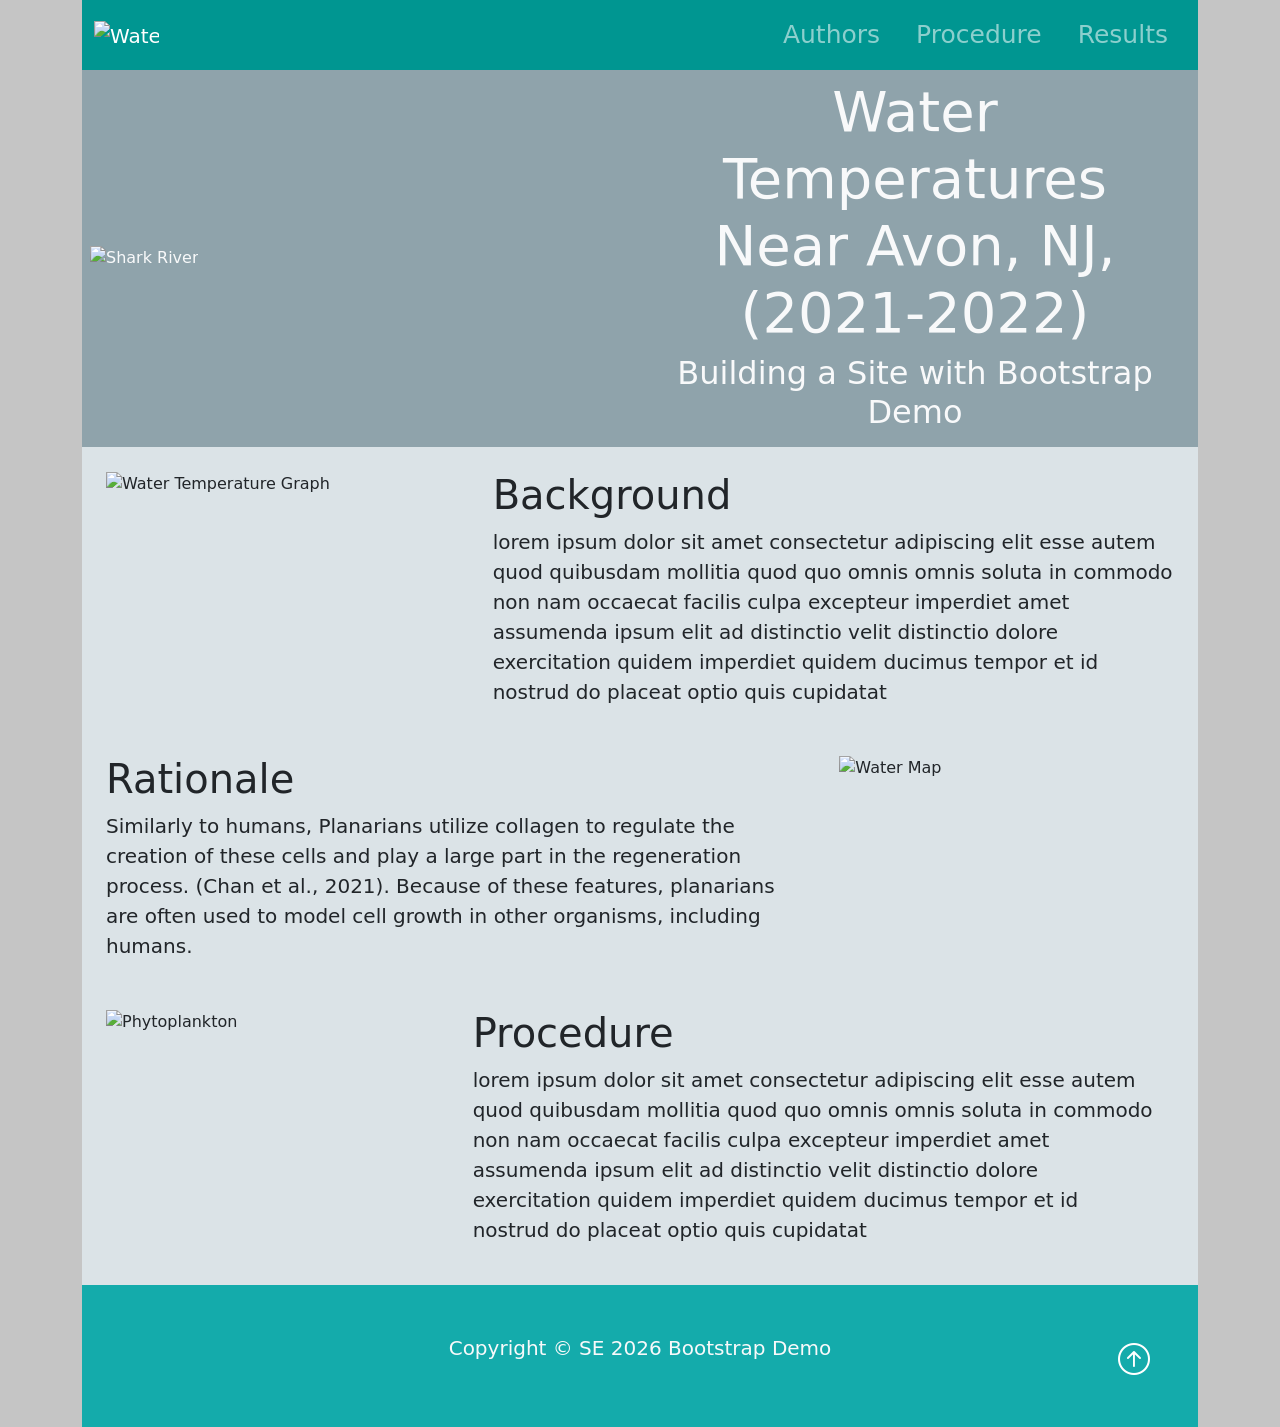
==== index.html @ 1402d766 "v1" ====
<!DOCTYPE html>
<html lang="en">

<head>
    <meta charset="UTF-8">
    <meta name="viewport" content="width=device-width, initial-scale=1.0">
    <title>Activity 2.1.5 Class Demo</title>
    <link href="https://cdn.jsdelivr.net/npm/bootstrap@5.3.8/dist/css/bootstrap.min.css" rel="stylesheet"
        integrity="sha384-sRIl4kxILFvY47J16cr9ZwB07vP4J8+LH7qKQnuqkuIAvNWLzeN8tE5YBujZqJLB" crossorigin="anonymous">

    <link rel="stylesheet" href="https://cdn.jsdelivr.net/npm/bootstrap-icons@1.13.1/font/bootstrap-icons.min.css">
    <link rel="stylesheet" href="styles.css">

    <script src="https://cdn.jsdelivr.net/npm/bootstrap@5.3.8/dist/js/bootstrap.bundle.min.js"
        integrity="sha384-FKyoEForCGlyvwx9Hj09JcYn3nv7wiPVlz7YYwJrWVcXK/BmnVDxM+D2scQbITxI"
        crossorigin="anonymous"></script>
</head>


<body class="body">
    <div class="container-lg min-vh-100">
        <header>
            <!-- Navbar -->
            <nav class="navbar navbar-expand-lg nav-background-color" data-bs-theme="dark">
                <div class="container">
                    <a href="#" class="navbar-brand"> <!-- Website Brand -->
                        <img src="img/droplet.png" alt="Water Logo" class="d-inline-block align-text-top w-50">

                    </a>

                    <!-- Hamburger Menu Button-->
                    <button class="navbar-toggler" type="button" data-bs-toggle="collapse" data-bs-target="#navmenu">
                        <span class="navbar-toggler-icon">

                        </span>
                    </button>

                    <!-- Collapble navbar menu with custom hover underline CSS animation-->
                    <div class="collapse navbar-collapse" id="navmenu"> <!-- Links to hamburger -->
                        <ul class="navbar-nav ms-auto"> <!-- ms auto provides auto margin spacing -->
                            <li class="nav-item">
                                <a href="authors.html"
                                    class="nav-link hover-underline-animation nav-menu-item">Authors</a>
                            </li>
                            <li class="nav-item">
                                <a href="procedure.html"
                                    class="nav-link hover-underline-animation nav-menu-item">Procedure</a>
                            </li>
                            <li class="nav-item">
                                <a href="results.html"
                                    class="nav-link hover-underline-animation nav-menu-item">Results</a>
                            </li>
                        </ul>
                    </div>
                </div>
            </nav>
        </header>

        <!-- Showcase -->
        <section class="showcase text-light p-2 text-center">
            <div class="container">
                <div class="row">
                    <div class="col-sm-6 p-0 d-flex align-items-center">
                        <img src="img/img-5509.jpg" alt="Shark River" class="img-fluid">
                        <!--img-fluid won't expand image larger than the container and will scale appropriately if 
                        the browser gets narrower than the image's set width-->
                    </div>
                    <div class="col-sm-6 p-0 d-flex align-items-center">
                        <div class="container">
                            <h1 class="display-4">Water Temperatures Near Avon, NJ, (2021-2022)</h1>
                            <!--display 4 will make it stand out-->
                            <h2>Building a Site with Bootstrap Demo</h2>
                        </div>
                    </div>
                </div>
            </div>
        </section>

        <section class="overview text-dark p-2 text-left"> <!--Overview-->
            <div class="container">
                <div class="row">
                    <div class="col-sm-4 p-3">
                        <img src="img/19418.jpeg" alt="Water Temperature Graph" class="img-fluid">
                    </div>
                    <div class="col-sm-8 p-3">
                        <h1 class="overview-left-padding">Background</h1>
                        <!--overvew-left-padding - custom padding left side-->
                        <p class="lead overview-font overview-left-padding">lorem ipsum dolor sit amet consectetur
                            adipiscing
                            elit esse autem quod quibusdam mollitia quod quo omnis omnis soluta in commodo non nam
                            occaecat
                            facilis culpa excepteur imperdiet amet assumenda ipsum elit ad distinctio velit distinctio
                            dolore
                            exercitation quidem imperdiet quidem ducimus tempor et id nostrud do placeat optio quis
                            cupidatat</p>
                    </div>
                </div>

                <div class="row">
                    <div class="col-sm-8 p-3">
                        <h1 class="">Rationale</h1>
                        <p class="lead overview-font overview-right-padding">
                            Similarly to humans, Planarians utilize collagen to regulate the creation of these cells and play a large part in the regeneration process. (Chan et al., 2021). Because of these features, planarians are often used to model cell growth in other organisms, including humans. 
                        </p>
                    </div>
                    <div class="col-sm-4 p-3">
                        <img src="img/watermap.jpg" alt="Water Map" class="img-fluid">
                    </div>

                </div>

                <div class="row">
                    <div class="col-sm-4 p-3">
                        <img src="img/phytoplankton-pnas.jpg" alt="Phytoplankton" class="img-fluid">
                    </div>

                    <div class="col-sm-8 p-3">
                        <h1 class="">Procedure</h1>
                        <p class="lead overview-font overview-right-padding">lorem ipsum dolor sit amet consectetur
                            adipiscing elit esse autem quod quibusdam mollitia quod quo omnis omnis soluta in commodo non nam
                            occaecat facilis culpa excepteur imperdiet amet assumenda ipsum elit ad distinctio velit distinctio dolore
                            exercitation quidem imperdiet quidem ducimus tempor et id nostrud do placeat optio quis cupidatat</p>
                    </div>
                </div>
            </div>
        </section>
        <!--Footer-->
        <footer class="p-5 footer text-light text-center position-relative">
            <div class="container">
                <p class="lead">Copyright &copy; SE 2026 Bootstrap Demo</p>
                <a href="#" class="position-absolute bottom-0 end-0 p-5">
                    <i class="bi bi-arrow-up-circle h2 icon-white"></i>
                </a>
            </div>
        </footer>
    </div>
</body>

</html>
---- styles.css ----
/* ----------------- Class CSS ----------------- */

.about{
    width:400px;
    margin: auto;
}

.about-team{
    color:rgb(173, 213, 217)
}

.authors{
    background-color: #e1e6e7;
}

.body{
    background-color: rgb(197, 197, 197);
}

.chartjs-sample{
    background-color: #a0ced2;
}

.footer{                
    background-color: #14abab;
}

.icon-white{            /* Arrow icon at bottom of page */
    color: #FFFFFF;
}

.nav-background-color{   /* navbar background color */
    background-color: #009691;
}

.nav-menu-item{               /* navbar link text properties */
    font-size:25px;
    margin-left: 10px;
    margin-right: 10px;
}

.overview{
    background-color: #dbe3e7;
}

.overview-left-padding{
    padding-left: 20px;
}

.overview-right-padding{  
    padding-right: 20px;
}

.procedure{
    background-color: #dbe3e7;
    padding: 1px;
}

.showcase{
    background-color: #8fa3ab; /*#0096c7*/
}

/* ----------------- ID CSS ----------------- */

/* -----------------Underline Animation CSS -----------------*/
#chart-wrapper{
    margin: auto;
    padding: 10px; 
    min-height: 400px;
    background-color: whitesmoke !important;
    justify-content: center;
    align-items: center;  
}



.hover-underline-animation {
    display: inline-block;
    position: relative;
    /*color: #0087ca;*/
  }
  
.hover-underline-animation:after {
    content: '';
    position: absolute;
    width: 100%;
    transform: scaleX(0);
    height: 2px;
    bottom: 0;
    left: 0;
    background-color: #eae6e6;
    /*transform-origin: bottom right;*/
    transition: transform 0.35s ease-out;
}
  
.hover-underline-animation:hover:after {
    transform: scaleX(1);
    /*transform-origin: bottom left;*/
}
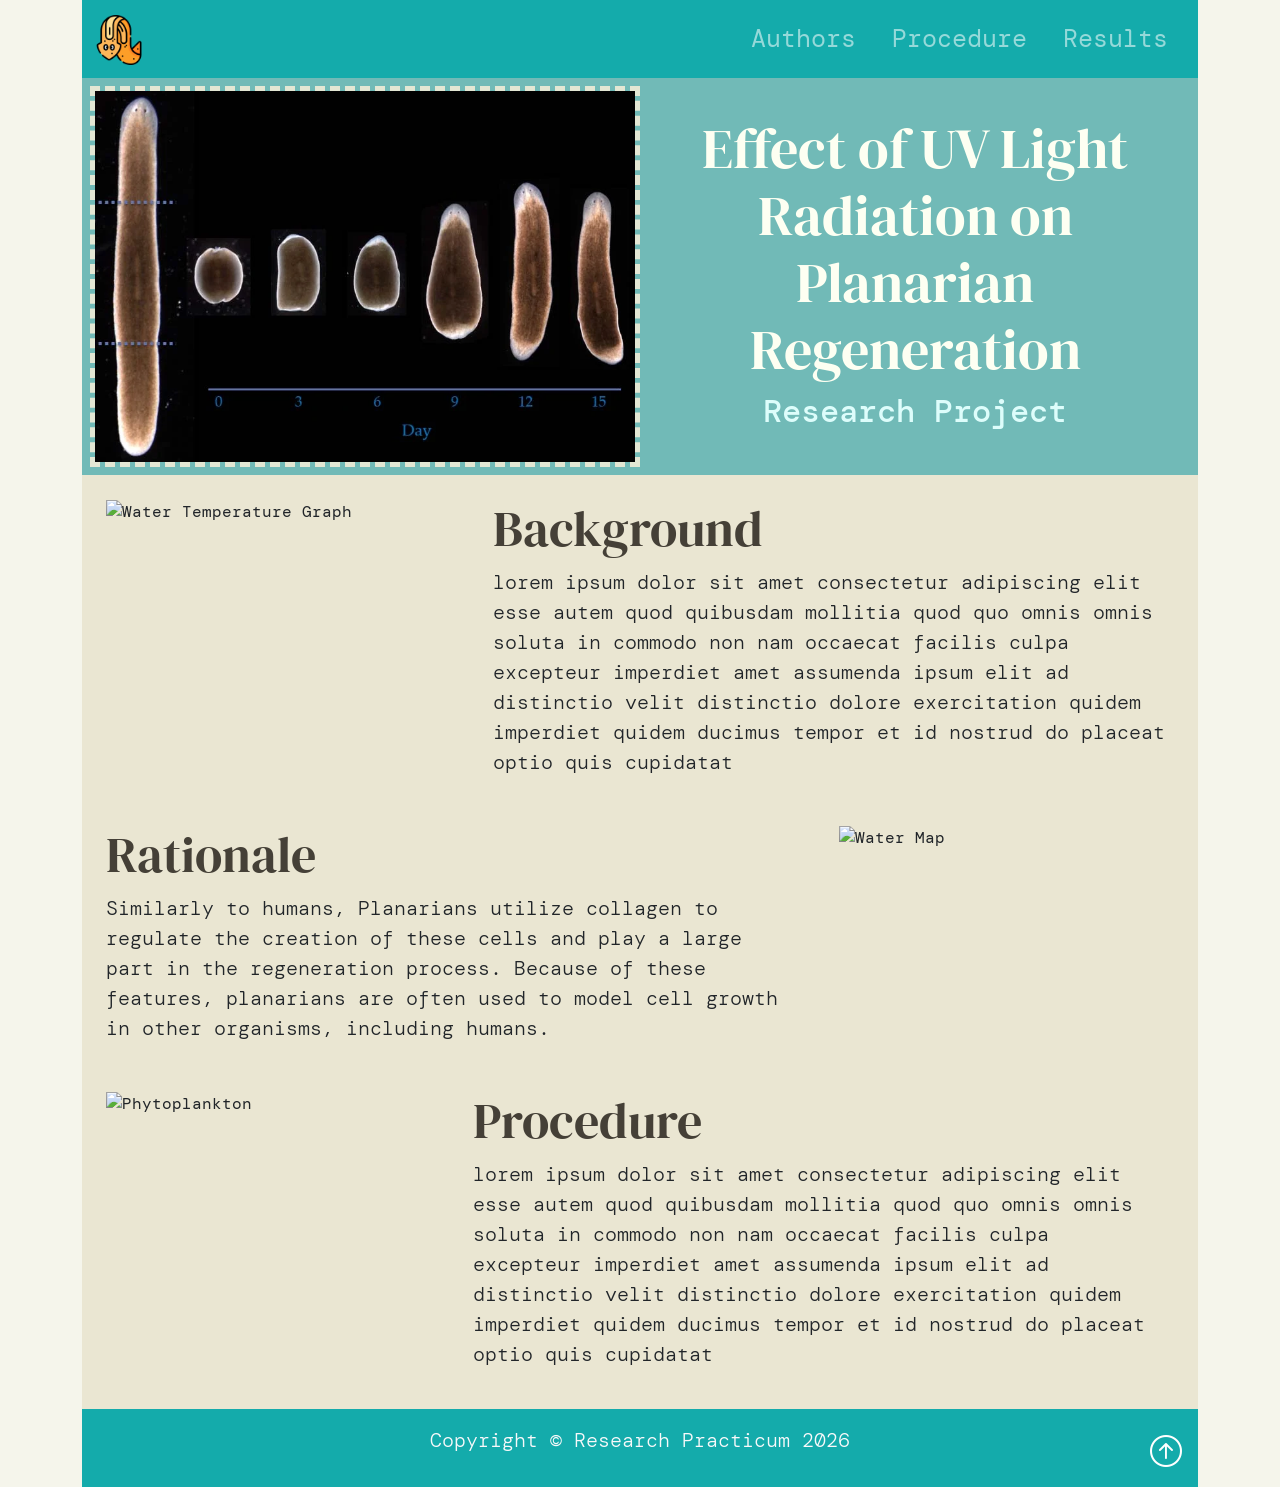
==== commit 320694c9: "Aesthetics & Content" ====
--- a/index.html
+++ b/index.html
@@ -14,6 +14,11 @@
     <script src="https://cdn.jsdelivr.net/npm/bootstrap@5.3.8/dist/js/bootstrap.bundle.min.js"
         integrity="sha384-FKyoEForCGlyvwx9Hj09JcYn3nv7wiPVlz7YYwJrWVcXK/BmnVDxM+D2scQbITxI"
         crossorigin="anonymous"></script>
+
+    <!-- Google Fonts -->
+    <link rel="preconnect" href="https://fonts.googleapis.com">
+    <link rel="preconnect" href="https://fonts.gstatic.com" crossorigin>
+    <link href="https://fonts.googleapis.com/css2?family=DM+Mono:ital,wght@0,300;0,400;0,500;1,300;1,400;1,500&family=DM+Serif+Display:ital@0;1&display=swap" rel="stylesheet">
 </head>
 
 
@@ -24,7 +29,7 @@
             <nav class="navbar navbar-expand-lg nav-background-color" data-bs-theme="dark">
                 <div class="container">
                     <a href="#" class="navbar-brand"> <!-- Website Brand -->
-                        <img src="img/droplet.png" alt="Water Logo" class="d-inline-block align-text-top w-50">
+                        <img src="img/planaria_logo.png" alt="Planaria Logo" class="d-inline-block align-text-top" height="50">
 
                     </a>
 
@@ -61,15 +66,16 @@
             <div class="container">
                 <div class="row">
                     <div class="col-sm-6 p-0 d-flex align-items-center">
-                        <img src="img/img-5509.jpg" alt="Shark River" class="img-fluid">
+                        <img style="border: 5px dashed #e3e7d4" src="img/planarians.webp" alt="Planarians" class="img-fluid">
                         <!--img-fluid won't expand image larger than the container and will scale appropriately if 
                         the browser gets narrower than the image's set width-->
                     </div>
                     <div class="col-sm-6 p-0 d-flex align-items-center">
                         <div class="container">
-                            <h1 class="display-4">Water Temperatures Near Avon, NJ, (2021-2022)</h1>
+                            <h1 class="display-4" style="color: #fdfff2">Effect of UV Light Radiation on Planarian Regeneration</h1>
                             <!--display 4 will make it stand out-->
-                            <h2>Building a Site with Bootstrap Demo</h2>
+                            <h2 style="color: rgb(221, 253, 251);">Research Project</h2>
+                            
                         </div>
                     </div>
                 </div>
@@ -100,7 +106,7 @@
                     <div class="col-sm-8 p-3">
                         <h1 class="">Rationale</h1>
                         <p class="lead overview-font overview-right-padding">
-                            Similarly to humans, Planarians utilize collagen to regulate the creation of these cells and play a large part in the regeneration process. (Chan et al., 2021). Because of these features, planarians are often used to model cell growth in other organisms, including humans. 
+                            Similarly to humans, Planarians utilize collagen to regulate the creation of these cells and play a large part in the regeneration process. Because of these features, planarians are often used to model cell growth in other organisms, including humans. 
                         </p>
                     </div>
                     <div class="col-sm-4 p-3">
@@ -125,10 +131,10 @@
             </div>
         </section>
         <!--Footer-->
-        <footer class="p-5 footer text-light text-center position-relative">
+        <footer class="p-3 footer text-light text-center position-relative">
             <div class="container">
-                <p class="lead">Copyright &copy; SE 2026 Bootstrap Demo</p>
-                <a href="#" class="position-absolute bottom-0 end-0 p-5">
+                <p class="lead">Copyright &copy; Research Practicum 2026</p>
+                <a href="#" class="position-absolute bottom-0 end-0 p-3">
                     <i class="bi bi-arrow-up-circle h2 icon-white"></i>
                 </a>
             </div>
--- a/styles.css
+++ b/styles.css
@@ -3,26 +3,49 @@
 .about{
     width:400px;
     margin: auto;
+    background-color: #9ae4da;
+    border: 1px solid #009691;
 }
 
 .about-team{
-    color:rgb(173, 213, 217)
+    color:#242018;
+    background-color: #14abab33;
 }
 
 .authors{
-    background-color: #e1e6e7;
+    background-color: #eae6d2;
 }
 
 .body{
-    background-color: rgb(197, 197, 197);
+    background-color: #f5f5eb;
+    font-family: 'DM Mono', monospace;
+    color:#242018;
 }
 
 .chartjs-sample{
-    background-color: #a0ced2;
+    background-color: #07859e;
+}
+
+.dm-serif-display-regular {
+  font-family: "DM Serif Display", serif;
+  font-weight: 400;
+  font-style: normal;
+}
+
+.dm-mono-regular {
+  font-family: "DM Mono", monospace;
+  font-weight: 400;
+  font-style: normal;
 }
 
 .footer{                
     background-color: #14abab;
+}
+
+h1 {
+    font-family: "DM Serif Display", serif;
+    font-size: 50px;
+    color:#454037;
 }
 
 .icon-white{            /* Arrow icon at bottom of page */
@@ -30,7 +53,7 @@
 }
 
 .nav-background-color{   /* navbar background color */
-    background-color: #009691;
+    background-color: #14abab;
 }
 
 .nav-menu-item{               /* navbar link text properties */
@@ -40,7 +63,7 @@
 }
 
 .overview{
-    background-color: #dbe3e7;
+    background-color: #eae6d2;
 }
 
 .overview-left-padding{
@@ -57,7 +80,7 @@
 }
 
 .showcase{
-    background-color: #8fa3ab; /*#0096c7*/
+    background-color: #71bab7; /*#0096c7*/
 }
 
 /* ----------------- ID CSS ----------------- */
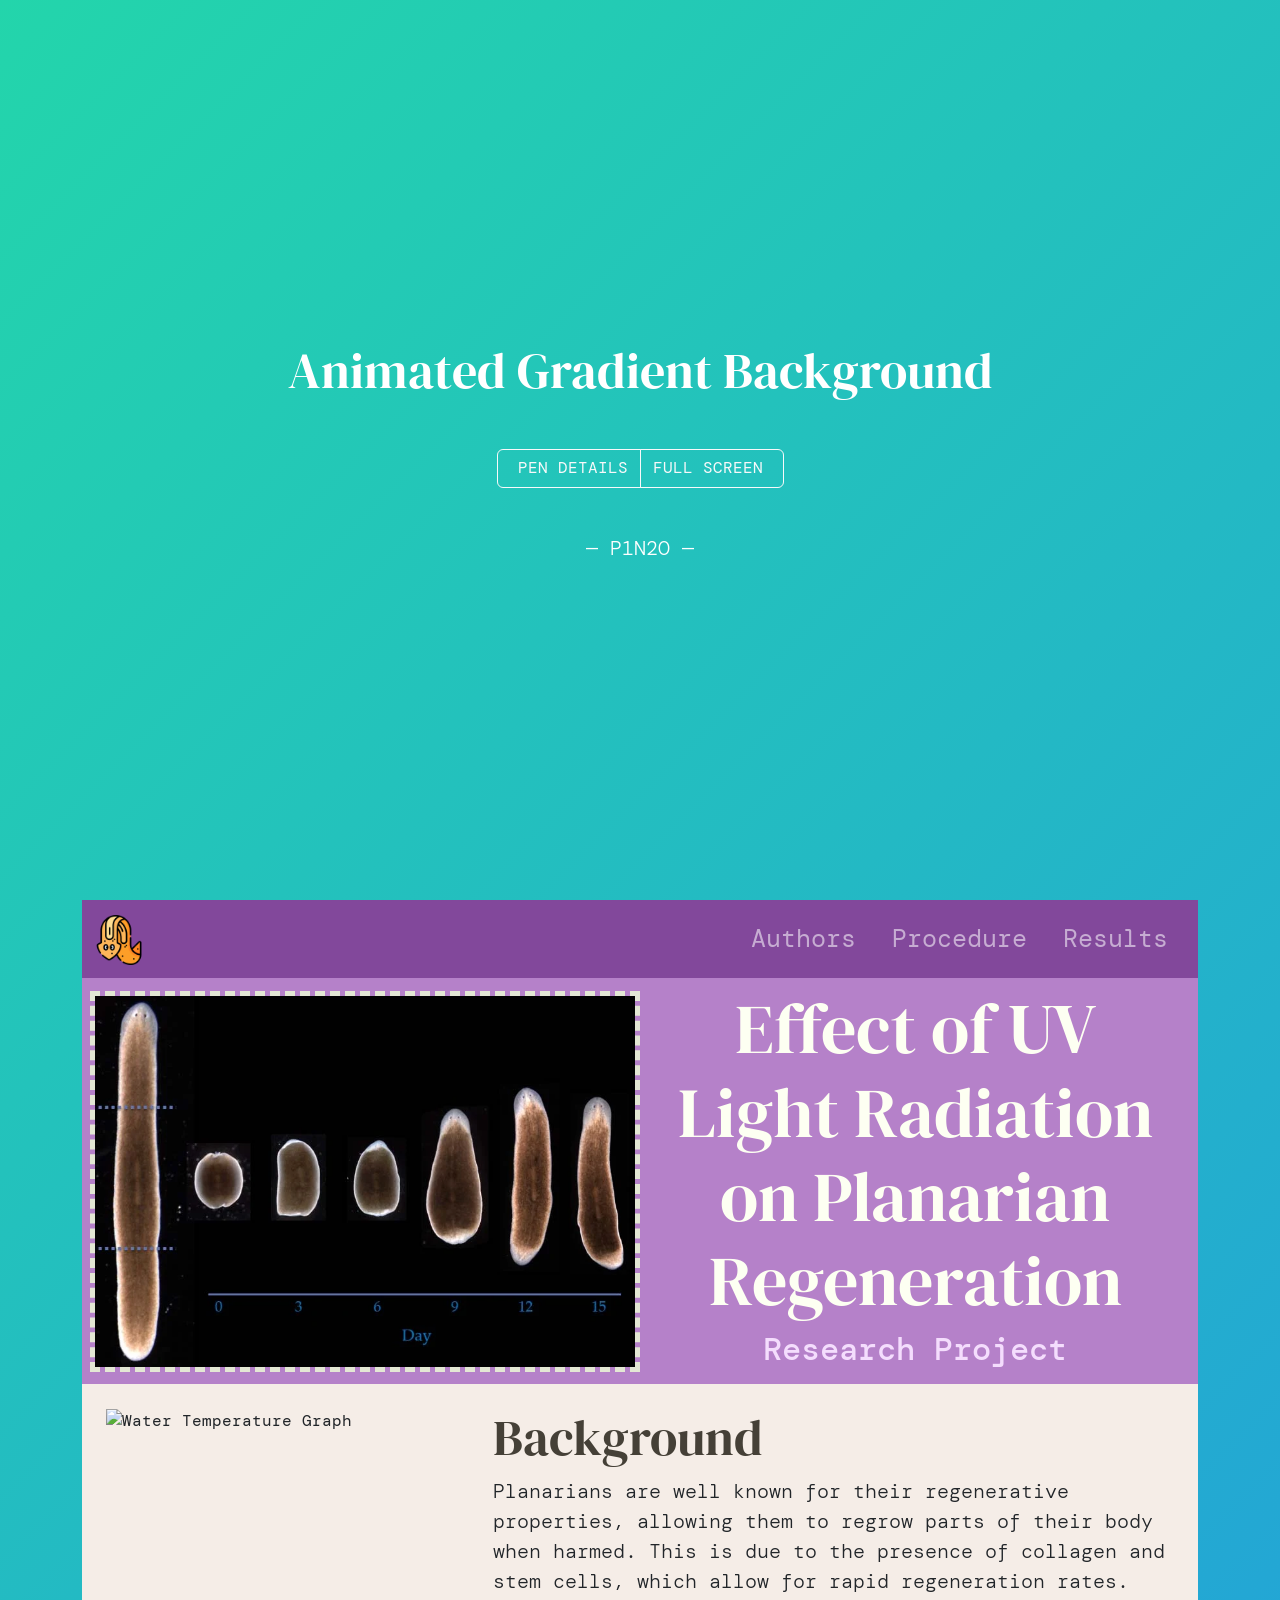
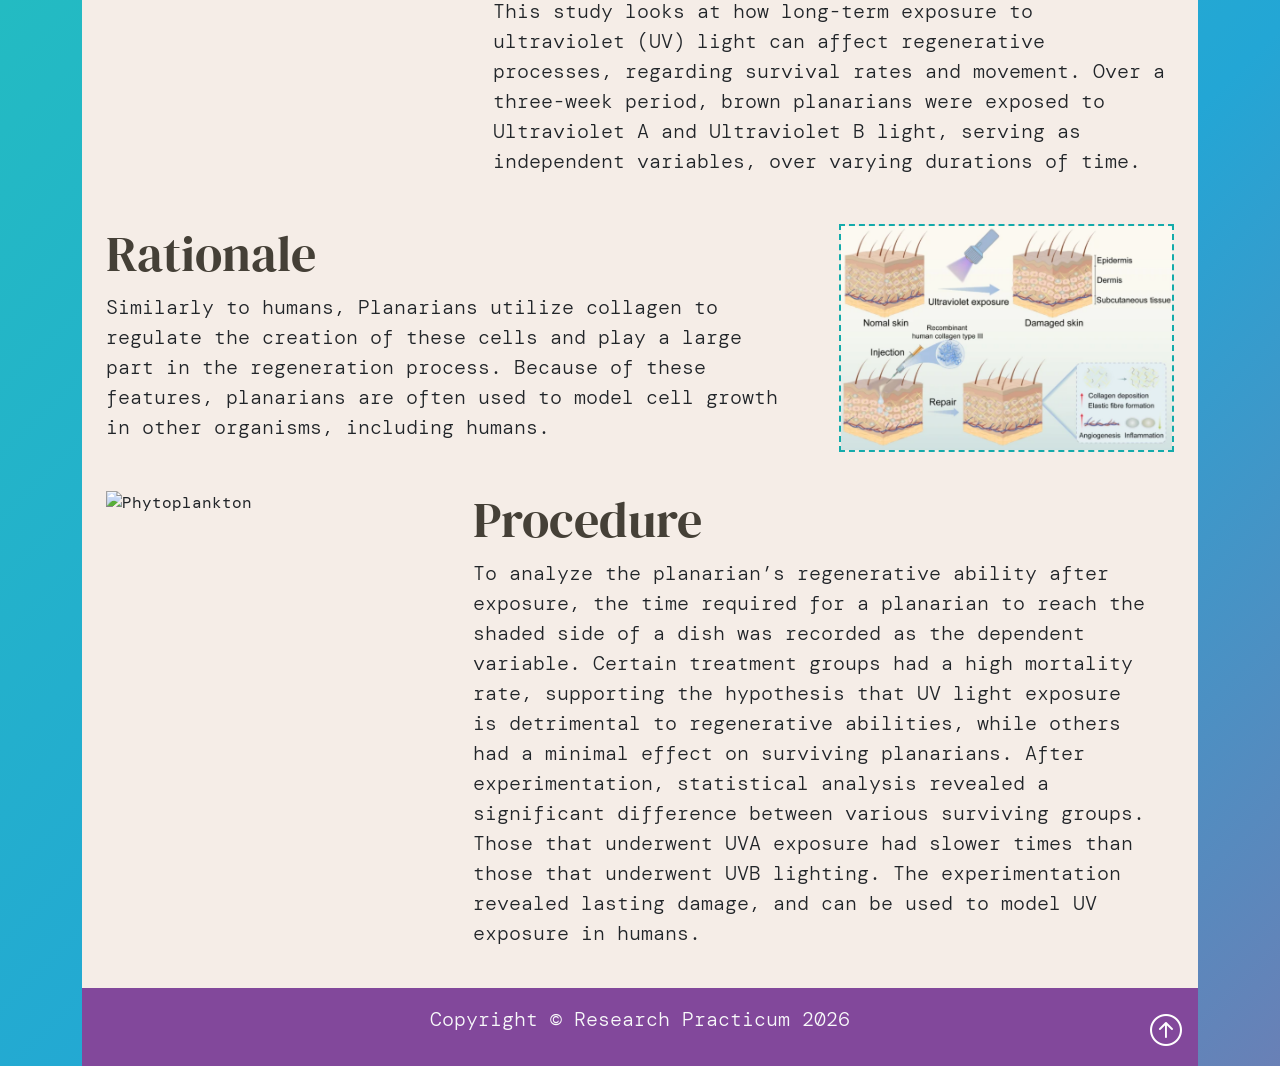
==== commit a9164f90: "Aesthetics & Content" ====
--- a/index.html
+++ b/index.html
@@ -21,6 +21,20 @@
     <link href="https://fonts.googleapis.com/css2?family=DM+Mono:ital,wght@0,300;0,400;0,500;1,300;1,400;1,500&family=DM+Serif+Display:ital@0;1&display=swap" rel="stylesheet">
 </head>
 
+<div class="d-flex flex-column justify-content-center w-100 h-100">
+
+	<div class="d-flex flex-column justify-content-center align-items-center">
+		<h1 class="fw-light text-white m-0">Animated Gradient Background</h1>
+		<div class="btn-group my-5">
+			<a href="https://codepen.io/P1N2O/details/pyBNzX" target="_blank" class="btn btn-outline-light" aria-current="page"><i class="fas fa-circle-info me-2"></i> PEN DETAILS</a>
+			<a href="https://codepen.io/P1N2O/full/pyBNzX" target="_blank" class="btn btn-outline-light">FULL SCREEN <i class="fas fa-expand ms-2"></i></a>
+		</div>
+		<a href="https://github.com/p1n2o" class="text-decoration-none">
+			<h5 class="fw-light text-white m-0">— P1N2O —</h5>
+		</a>
+	</div>
+</div>
+</div>
 
 <body class="body">
     <div class="container-lg min-vh-100">
@@ -72,9 +86,9 @@
                     </div>
                     <div class="col-sm-6 p-0 d-flex align-items-center">
                         <div class="container">
-                            <h1 class="display-4" style="color: #fdfff2">Effect of UV Light Radiation on Planarian Regeneration</h1>
+                            <h1 class="display-4" style="color: #fdfff2; font-size: 70px;">Effect of UV Light Radiation on Planarian Regeneration</h1>
                             <!--display 4 will make it stand out-->
-                            <h2 style="color: rgb(221, 253, 251);">Research Project</h2>
+                            <h2 style="color: rgb(244, 221, 253);">Research Project</h2>
                             
                         </div>
                     </div>
@@ -91,14 +105,7 @@
                     <div class="col-sm-8 p-3">
                         <h1 class="overview-left-padding">Background</h1>
                         <!--overvew-left-padding - custom padding left side-->
-                        <p class="lead overview-font overview-left-padding">lorem ipsum dolor sit amet consectetur
-                            adipiscing
-                            elit esse autem quod quibusdam mollitia quod quo omnis omnis soluta in commodo non nam
-                            occaecat
-                            facilis culpa excepteur imperdiet amet assumenda ipsum elit ad distinctio velit distinctio
-                            dolore
-                            exercitation quidem imperdiet quidem ducimus tempor et id nostrud do placeat optio quis
-                            cupidatat</p>
+                        <p class="lead overview-font overview-left-padding">Planarians are well known for their regenerative properties, allowing them to regrow parts of their body when harmed. This is due to the presence of collagen and stem cells, which allow for rapid regeneration rates. This study looks at how long-term exposure to ultraviolet (UV) light can affect regenerative processes, regarding survival rates and movement. Over a three-week period, brown planarians were exposed to Ultraviolet A and Ultraviolet B light, serving as independent variables, over varying durations of time.</p>
                     </div>
                 </div>
 
@@ -110,7 +117,7 @@
                         </p>
                     </div>
                     <div class="col-sm-4 p-3">
-                        <img src="img/watermap.jpg" alt="Water Map" class="img-fluid">
+                        <img src="img/Rationale.png" alt="Water Map" class="img-fluid" style="border: 2px dashed #14abab">
                     </div>
 
                 </div>
@@ -122,10 +129,8 @@
 
                     <div class="col-sm-8 p-3">
                         <h1 class="">Procedure</h1>
-                        <p class="lead overview-font overview-right-padding">lorem ipsum dolor sit amet consectetur
-                            adipiscing elit esse autem quod quibusdam mollitia quod quo omnis omnis soluta in commodo non nam
-                            occaecat facilis culpa excepteur imperdiet amet assumenda ipsum elit ad distinctio velit distinctio dolore
-                            exercitation quidem imperdiet quidem ducimus tempor et id nostrud do placeat optio quis cupidatat</p>
+                        <p class="lead overview-font overview-right-padding">To analyze the planarian’s regenerative ability after exposure, the time required for a planarian to reach the shaded side of a dish was recorded as the dependent variable. Certain treatment groups had a high mortality rate, supporting the hypothesis that UV light exposure is detrimental to regenerative abilities, while others had a minimal effect on surviving planarians. After experimentation, statistical analysis revealed a significant difference between various surviving groups. Those that underwent UVA exposure had slower times than those that underwent UVB lighting. The experimentation revealed lasting damage, and can be used to model UV exposure in humans.
+</p>
                     </div>
                 </div>
             </div>
--- a/styles.css
+++ b/styles.css
@@ -4,7 +4,7 @@
     width:400px;
     margin: auto;
     background-color: #9ae4da;
-    border: 1px solid #009691;
+    border: 1px solid #744e87;
 }
 
 .about-team{
@@ -13,14 +13,34 @@
 }
 
 .authors{
-    background-color: #eae6d2;
+    background-color: #f5ede7;
 }
 
 .body{
-    background-color: #f5f5eb;
+    background-color: #c6b8c6;
     font-family: 'DM Mono', monospace;
     color:#242018;
 }
+
+body {
+	background: linear-gradient(-45deg, #ee7752, #e73c7e, #23a6d5, #23d5ab);
+	background-size: 400% 400%;
+	animation: gradient 15s ease infinite;
+	height: 100vh;
+}
+
+@keyframes gradient {
+	0% {
+		background-position: 0% 50%;
+	}
+	50% {
+		background-position: 100% 50%;
+	}
+	100% {
+		background-position: 0% 50%;
+	}
+}
+
 
 .chartjs-sample{
     background-color: #07859e;
@@ -39,7 +59,7 @@
 }
 
 .footer{                
-    background-color: #14abab;
+    background-color: #82489b;
 }
 
 h1 {
@@ -53,7 +73,7 @@
 }
 
 .nav-background-color{   /* navbar background color */
-    background-color: #14abab;
+    background-color: #82489b;
 }
 
 .nav-menu-item{               /* navbar link text properties */
@@ -63,7 +83,7 @@
 }
 
 .overview{
-    background-color: #eae6d2;
+    background-color: #f5ede7;
 }
 
 .overview-left-padding{
@@ -75,12 +95,12 @@
 }
 
 .procedure{
-    background-color: #dbe3e7;
+    background-color: #ece1ef;
     padding: 1px;
 }
 
 .showcase{
-    background-color: #71bab7; /*#0096c7*/
+    background-color: #b581c9; /*#0096c7*/
 }
 
 /* ----------------- ID CSS ----------------- */
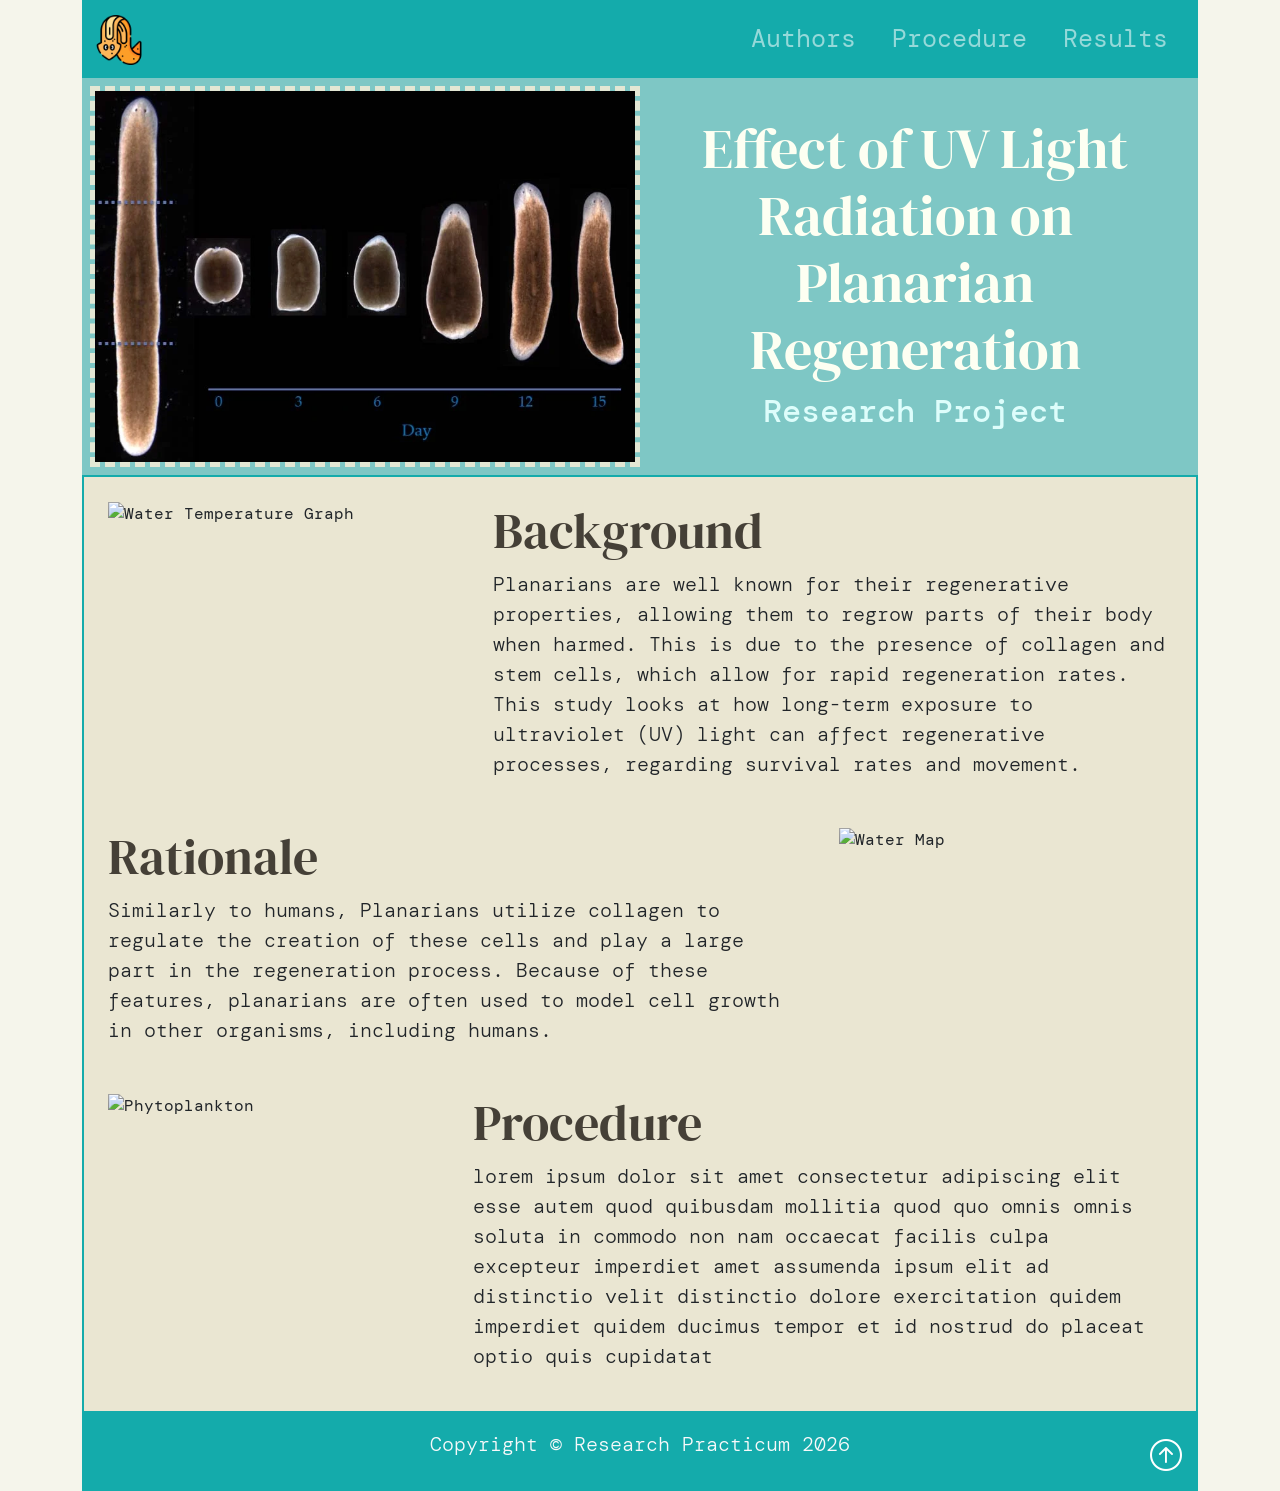
==== commit b8595177: "Filled Content" ====
--- a/index.html
+++ b/index.html
@@ -21,20 +21,6 @@
     <link href="https://fonts.googleapis.com/css2?family=DM+Mono:ital,wght@0,300;0,400;0,500;1,300;1,400;1,500&family=DM+Serif+Display:ital@0;1&display=swap" rel="stylesheet">
 </head>
 
-<div class="d-flex flex-column justify-content-center w-100 h-100">
-
-	<div class="d-flex flex-column justify-content-center align-items-center">
-		<h1 class="fw-light text-white m-0">Animated Gradient Background</h1>
-		<div class="btn-group my-5">
-			<a href="https://codepen.io/P1N2O/details/pyBNzX" target="_blank" class="btn btn-outline-light" aria-current="page"><i class="fas fa-circle-info me-2"></i> PEN DETAILS</a>
-			<a href="https://codepen.io/P1N2O/full/pyBNzX" target="_blank" class="btn btn-outline-light">FULL SCREEN <i class="fas fa-expand ms-2"></i></a>
-		</div>
-		<a href="https://github.com/p1n2o" class="text-decoration-none">
-			<h5 class="fw-light text-white m-0">— P1N2O —</h5>
-		</a>
-	</div>
-</div>
-</div>
 
 <body class="body">
     <div class="container-lg min-vh-100">
@@ -86,9 +72,9 @@
                     </div>
                     <div class="col-sm-6 p-0 d-flex align-items-center">
                         <div class="container">
-                            <h1 class="display-4" style="color: #fdfff2; font-size: 70px;">Effect of UV Light Radiation on Planarian Regeneration</h1>
+                            <h1 class="display-4" style="color: #fdfff2">Effect of UV Light Radiation on Planarian Regeneration</h1>
                             <!--display 4 will make it stand out-->
-                            <h2 style="color: rgb(244, 221, 253);">Research Project</h2>
+                            <h2 style="color: rgb(221, 253, 251);">Research Project</h2>
                             
                         </div>
                     </div>
@@ -105,7 +91,7 @@
                     <div class="col-sm-8 p-3">
                         <h1 class="overview-left-padding">Background</h1>
                         <!--overvew-left-padding - custom padding left side-->
-                        <p class="lead overview-font overview-left-padding">Planarians are well known for their regenerative properties, allowing them to regrow parts of their body when harmed. This is due to the presence of collagen and stem cells, which allow for rapid regeneration rates. This study looks at how long-term exposure to ultraviolet (UV) light can affect regenerative processes, regarding survival rates and movement. Over a three-week period, brown planarians were exposed to Ultraviolet A and Ultraviolet B light, serving as independent variables, over varying durations of time.</p>
+                        <p class="lead overview-font overview-left-padding">Planarians are well known for their regenerative properties, allowing them to regrow parts of their body when harmed. This is due to the presence of collagen and stem cells, which allow for rapid regeneration rates. This study looks at how long-term exposure to ultraviolet (UV) light can affect regenerative processes, regarding survival rates and movement.</p>
                     </div>
                 </div>
 
@@ -117,7 +103,7 @@
                         </p>
                     </div>
                     <div class="col-sm-4 p-3">
-                        <img src="img/Rationale.png" alt="Water Map" class="img-fluid" style="border: 2px dashed #14abab">
+                        <img src="img/watermap.jpg" alt="Water Map" class="img-fluid">
                     </div>
 
                 </div>
@@ -129,8 +115,10 @@
 
                     <div class="col-sm-8 p-3">
                         <h1 class="">Procedure</h1>
-                        <p class="lead overview-font overview-right-padding">To analyze the planarian’s regenerative ability after exposure, the time required for a planarian to reach the shaded side of a dish was recorded as the dependent variable. Certain treatment groups had a high mortality rate, supporting the hypothesis that UV light exposure is detrimental to regenerative abilities, while others had a minimal effect on surviving planarians. After experimentation, statistical analysis revealed a significant difference between various surviving groups. Those that underwent UVA exposure had slower times than those that underwent UVB lighting. The experimentation revealed lasting damage, and can be used to model UV exposure in humans.
-</p>
+                        <p class="lead overview-font overview-right-padding">lorem ipsum dolor sit amet consectetur
+                            adipiscing elit esse autem quod quibusdam mollitia quod quo omnis omnis soluta in commodo non nam
+                            occaecat facilis culpa excepteur imperdiet amet assumenda ipsum elit ad distinctio velit distinctio dolore
+                            exercitation quidem imperdiet quidem ducimus tempor et id nostrud do placeat optio quis cupidatat</p>
                     </div>
                 </div>
             </div>
--- a/styles.css
+++ b/styles.css
@@ -4,7 +4,7 @@
     width:400px;
     margin: auto;
     background-color: #9ae4da;
-    border: 1px solid #744e87;
+    border: 1px solid #009691;
 }
 
 .about-team{
@@ -13,34 +13,14 @@
 }
 
 .authors{
-    background-color: #f5ede7;
+    background-color: #eae6d2;
 }
 
 .body{
-    background-color: #c6b8c6;
+    background-color: #f5f5eb;
     font-family: 'DM Mono', monospace;
     color:#242018;
 }
-
-body {
-	background: linear-gradient(-45deg, #ee7752, #e73c7e, #23a6d5, #23d5ab);
-	background-size: 400% 400%;
-	animation: gradient 15s ease infinite;
-	height: 100vh;
-}
-
-@keyframes gradient {
-	0% {
-		background-position: 0% 50%;
-	}
-	50% {
-		background-position: 100% 50%;
-	}
-	100% {
-		background-position: 0% 50%;
-	}
-}
-
 
 .chartjs-sample{
     background-color: #07859e;
@@ -59,7 +39,7 @@
 }
 
 .footer{                
-    background-color: #82489b;
+    background-color: #14abab;
 }
 
 h1 {
@@ -73,7 +53,7 @@
 }
 
 .nav-background-color{   /* navbar background color */
-    background-color: #82489b;
+    background-color: #14abab;
 }
 
 .nav-menu-item{               /* navbar link text properties */
@@ -83,7 +63,8 @@
 }
 
 .overview{
-    background-color: #f5ede7;
+    background-color: #eae6d2;
+    border: 2px solid #14abab;
 }
 
 .overview-left-padding{
@@ -95,12 +76,12 @@
 }
 
 .procedure{
-    background-color: #ece1ef;
+    background-color: #dbe3e7;
     padding: 1px;
 }
 
 .showcase{
-    background-color: #b581c9; /*#0096c7*/
+    background-color: #7ec7c5; /*#0096c7*/
 }
 
 /* ----------------- ID CSS ----------------- */
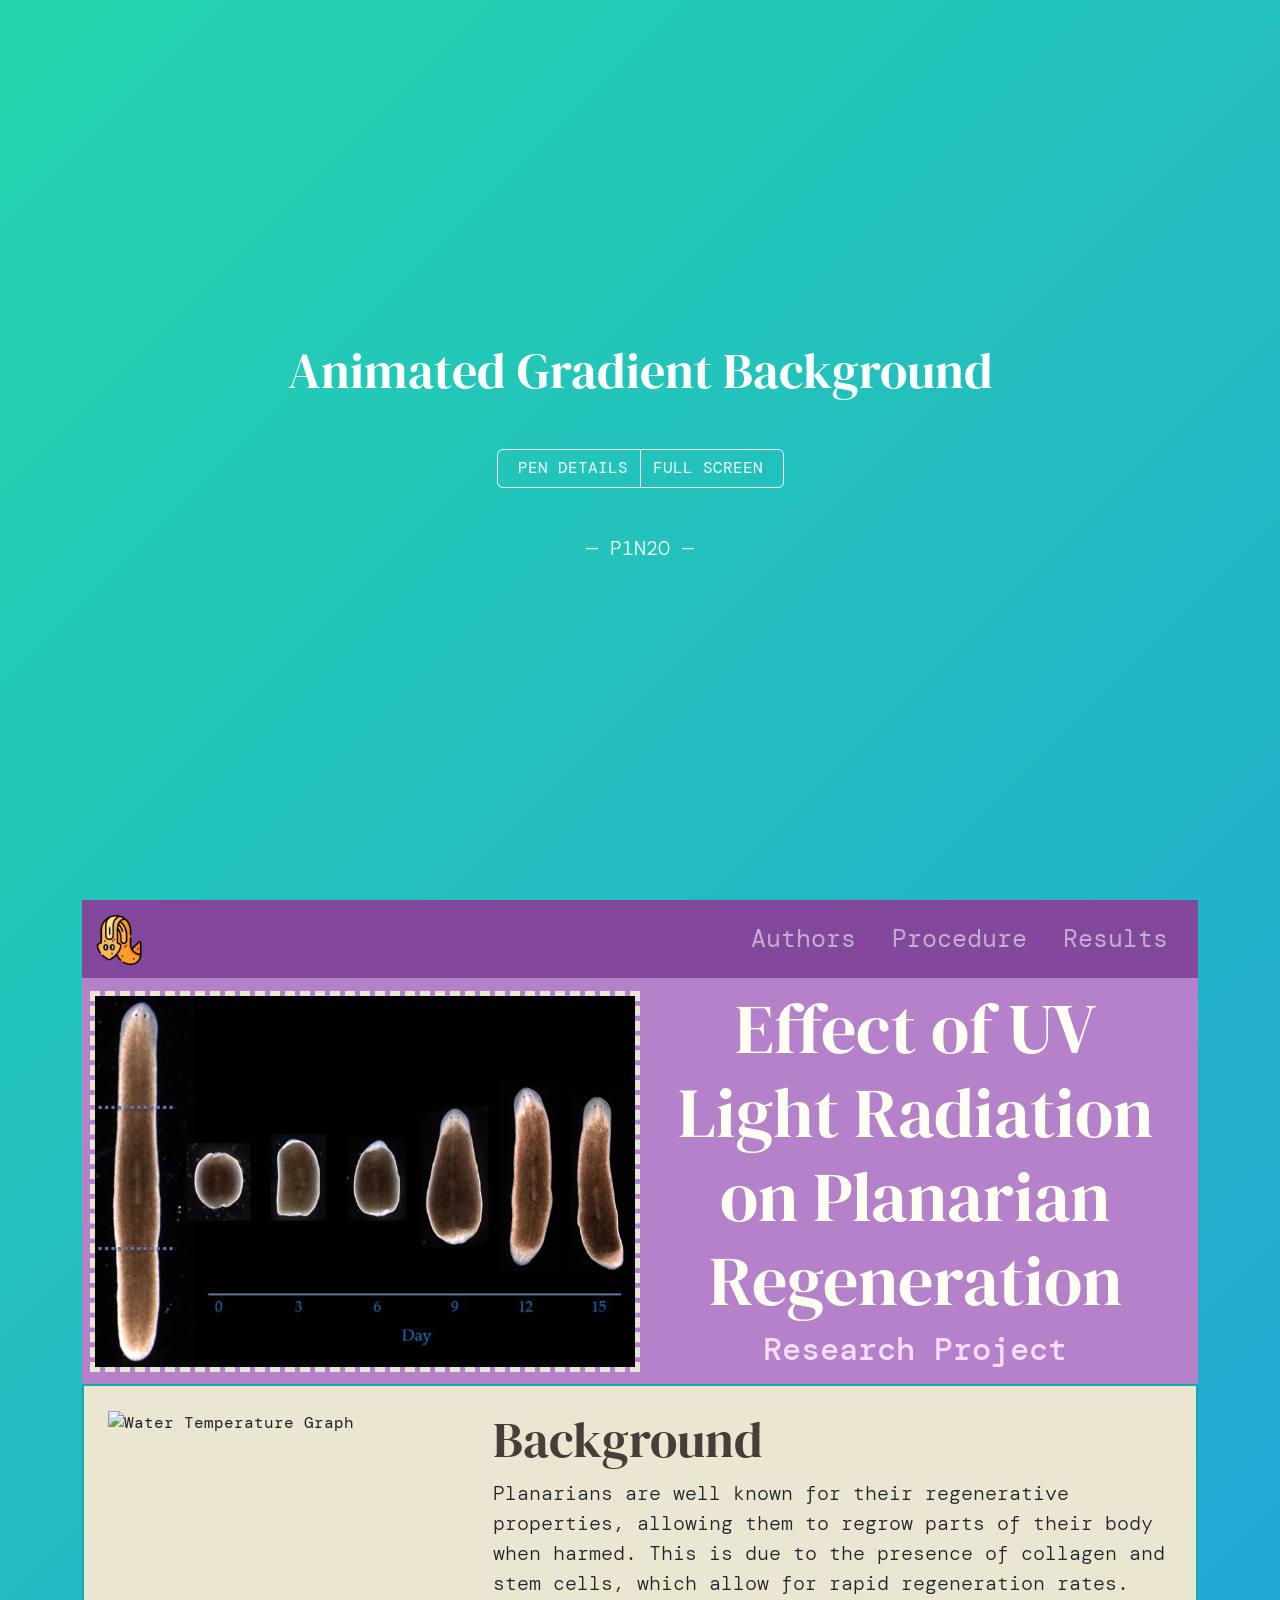
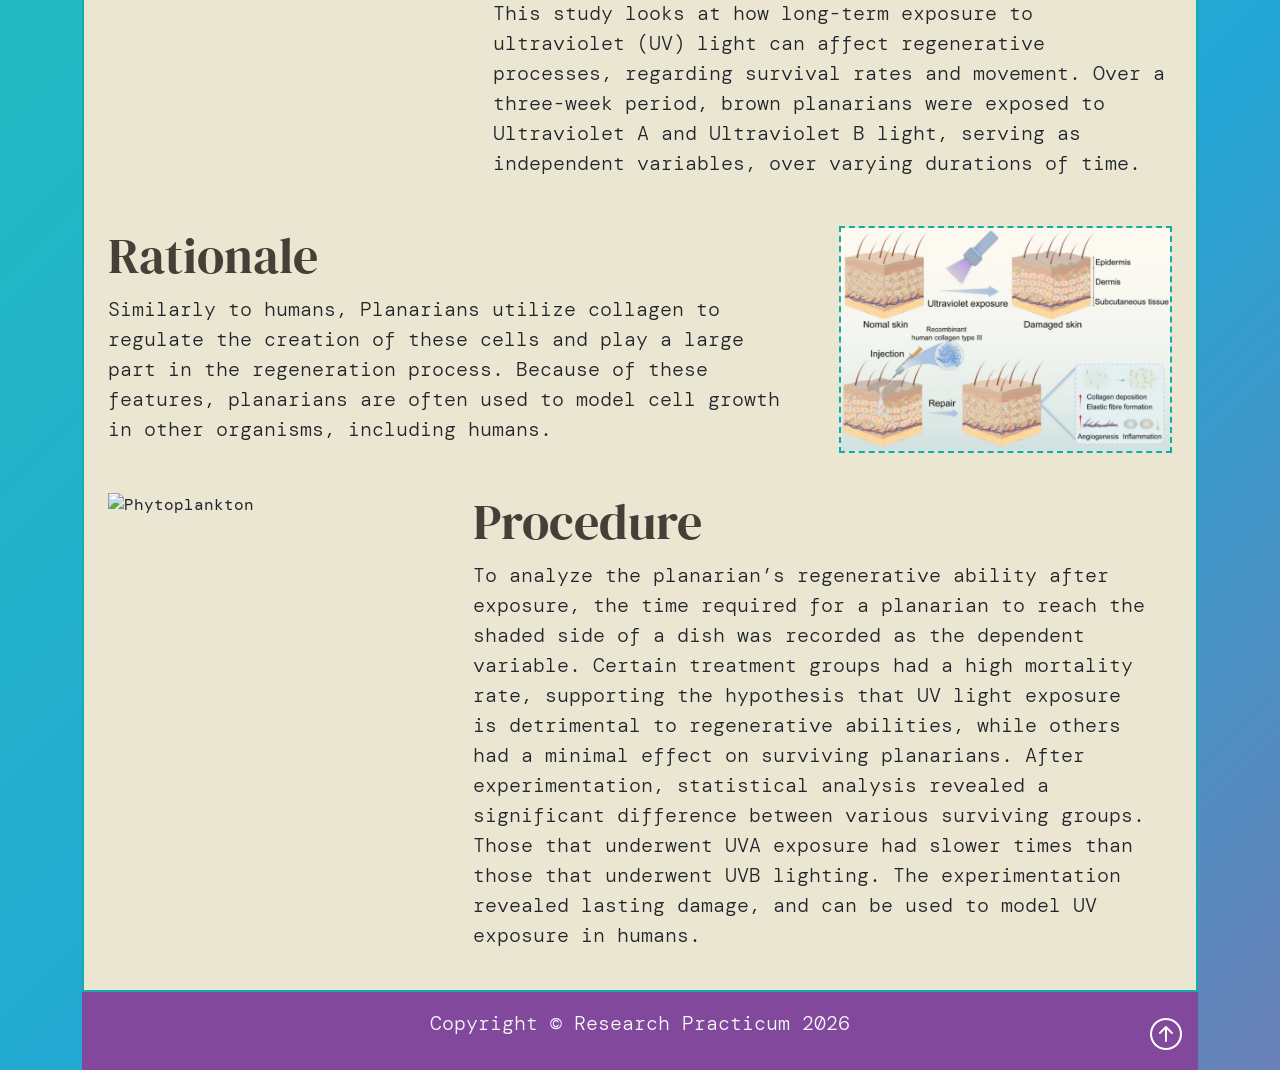
==== commit ecfb5491: "Merge branch 'main' of https://github.com/nemanoj-cmd/rp_Manoj" ====
--- a/index.html
+++ b/index.html
@@ -21,6 +21,20 @@
     <link href="https://fonts.googleapis.com/css2?family=DM+Mono:ital,wght@0,300;0,400;0,500;1,300;1,400;1,500&family=DM+Serif+Display:ital@0;1&display=swap" rel="stylesheet">
 </head>
 
+<div class="d-flex flex-column justify-content-center w-100 h-100">
+
+	<div class="d-flex flex-column justify-content-center align-items-center">
+		<h1 class="fw-light text-white m-0">Animated Gradient Background</h1>
+		<div class="btn-group my-5">
+			<a href="https://codepen.io/P1N2O/details/pyBNzX" target="_blank" class="btn btn-outline-light" aria-current="page"><i class="fas fa-circle-info me-2"></i> PEN DETAILS</a>
+			<a href="https://codepen.io/P1N2O/full/pyBNzX" target="_blank" class="btn btn-outline-light">FULL SCREEN <i class="fas fa-expand ms-2"></i></a>
+		</div>
+		<a href="https://github.com/p1n2o" class="text-decoration-none">
+			<h5 class="fw-light text-white m-0">— P1N2O —</h5>
+		</a>
+	</div>
+</div>
+</div>
 
 <body class="body">
     <div class="container-lg min-vh-100">
@@ -72,9 +86,9 @@
                     </div>
                     <div class="col-sm-6 p-0 d-flex align-items-center">
                         <div class="container">
-                            <h1 class="display-4" style="color: #fdfff2">Effect of UV Light Radiation on Planarian Regeneration</h1>
+                            <h1 class="display-4" style="color: #fdfff2; font-size: 70px;">Effect of UV Light Radiation on Planarian Regeneration</h1>
                             <!--display 4 will make it stand out-->
-                            <h2 style="color: rgb(221, 253, 251);">Research Project</h2>
+                            <h2 style="color: rgb(244, 221, 253);">Research Project</h2>
                             
                         </div>
                     </div>
@@ -91,7 +105,7 @@
                     <div class="col-sm-8 p-3">
                         <h1 class="overview-left-padding">Background</h1>
                         <!--overvew-left-padding - custom padding left side-->
-                        <p class="lead overview-font overview-left-padding">Planarians are well known for their regenerative properties, allowing them to regrow parts of their body when harmed. This is due to the presence of collagen and stem cells, which allow for rapid regeneration rates. This study looks at how long-term exposure to ultraviolet (UV) light can affect regenerative processes, regarding survival rates and movement.</p>
+                        <p class="lead overview-font overview-left-padding">Planarians are well known for their regenerative properties, allowing them to regrow parts of their body when harmed. This is due to the presence of collagen and stem cells, which allow for rapid regeneration rates. This study looks at how long-term exposure to ultraviolet (UV) light can affect regenerative processes, regarding survival rates and movement. Over a three-week period, brown planarians were exposed to Ultraviolet A and Ultraviolet B light, serving as independent variables, over varying durations of time.</p>
                     </div>
                 </div>
 
@@ -103,7 +117,7 @@
                         </p>
                     </div>
                     <div class="col-sm-4 p-3">
-                        <img src="img/watermap.jpg" alt="Water Map" class="img-fluid">
+                        <img src="img/Rationale.png" alt="Water Map" class="img-fluid" style="border: 2px dashed #14abab">
                     </div>
 
                 </div>
@@ -115,10 +129,8 @@
 
                     <div class="col-sm-8 p-3">
                         <h1 class="">Procedure</h1>
-                        <p class="lead overview-font overview-right-padding">lorem ipsum dolor sit amet consectetur
-                            adipiscing elit esse autem quod quibusdam mollitia quod quo omnis omnis soluta in commodo non nam
-                            occaecat facilis culpa excepteur imperdiet amet assumenda ipsum elit ad distinctio velit distinctio dolore
-                            exercitation quidem imperdiet quidem ducimus tempor et id nostrud do placeat optio quis cupidatat</p>
+                        <p class="lead overview-font overview-right-padding">To analyze the planarian’s regenerative ability after exposure, the time required for a planarian to reach the shaded side of a dish was recorded as the dependent variable. Certain treatment groups had a high mortality rate, supporting the hypothesis that UV light exposure is detrimental to regenerative abilities, while others had a minimal effect on surviving planarians. After experimentation, statistical analysis revealed a significant difference between various surviving groups. Those that underwent UVA exposure had slower times than those that underwent UVB lighting. The experimentation revealed lasting damage, and can be used to model UV exposure in humans.
+</p>
                     </div>
                 </div>
             </div>
--- a/styles.css
+++ b/styles.css
@@ -4,7 +4,7 @@
     width:400px;
     margin: auto;
     background-color: #9ae4da;
-    border: 1px solid #009691;
+    border: 1px solid #744e87;
 }
 
 .about-team{
@@ -13,14 +13,34 @@
 }
 
 .authors{
-    background-color: #eae6d2;
+    background-color: #f5ede7;
 }
 
 .body{
-    background-color: #f5f5eb;
+    background-color: #c6b8c6;
     font-family: 'DM Mono', monospace;
     color:#242018;
 }
+
+body {
+	background: linear-gradient(-45deg, #ee7752, #e73c7e, #23a6d5, #23d5ab);
+	background-size: 400% 400%;
+	animation: gradient 15s ease infinite;
+	height: 100vh;
+}
+
+@keyframes gradient {
+	0% {
+		background-position: 0% 50%;
+	}
+	50% {
+		background-position: 100% 50%;
+	}
+	100% {
+		background-position: 0% 50%;
+	}
+}
+
 
 .chartjs-sample{
     background-color: #07859e;
@@ -39,7 +59,7 @@
 }
 
 .footer{                
-    background-color: #14abab;
+    background-color: #82489b;
 }
 
 h1 {
@@ -53,7 +73,7 @@
 }
 
 .nav-background-color{   /* navbar background color */
-    background-color: #14abab;
+    background-color: #82489b;
 }
 
 .nav-menu-item{               /* navbar link text properties */
@@ -76,12 +96,12 @@
 }
 
 .procedure{
-    background-color: #dbe3e7;
+    background-color: #ece1ef;
     padding: 1px;
 }
 
 .showcase{
-    background-color: #7ec7c5; /*#0096c7*/
+    background-color: #b581c9; /*#0096c7*/
 }
 
 /* ----------------- ID CSS ----------------- */
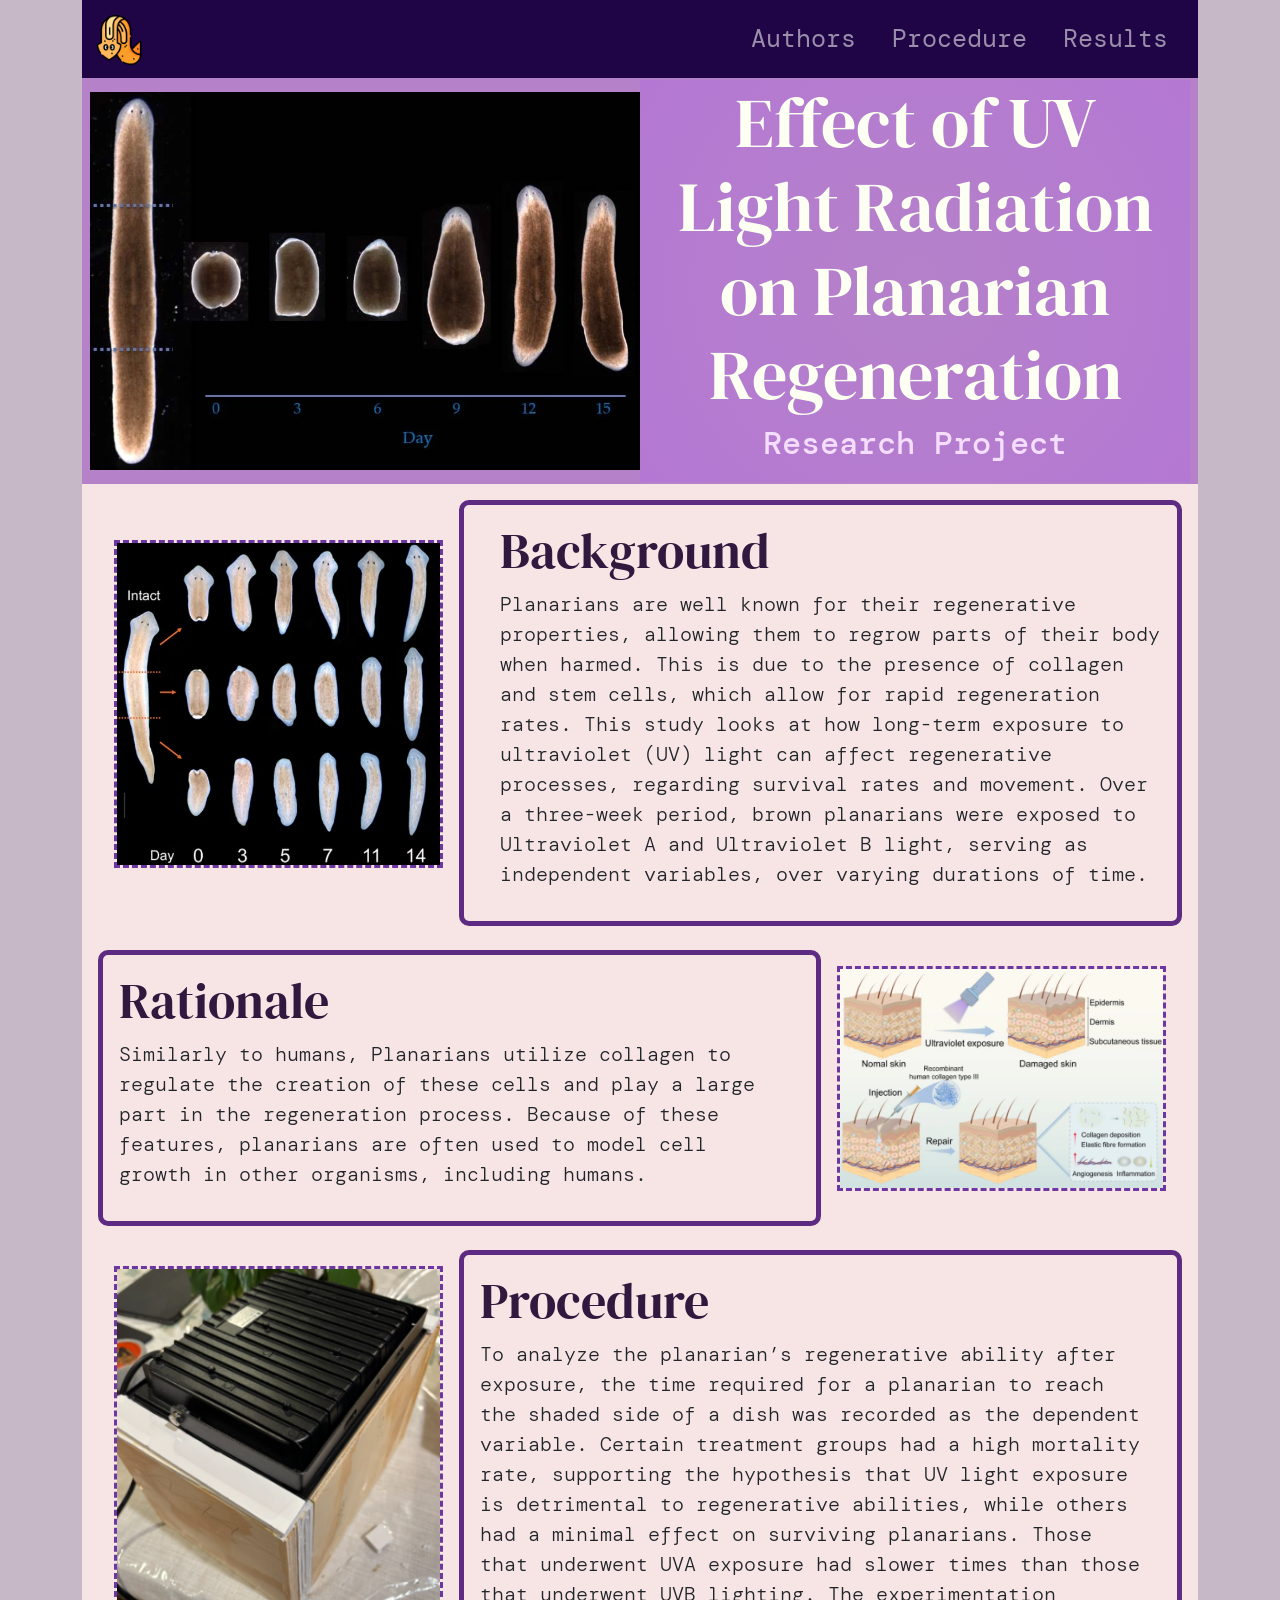
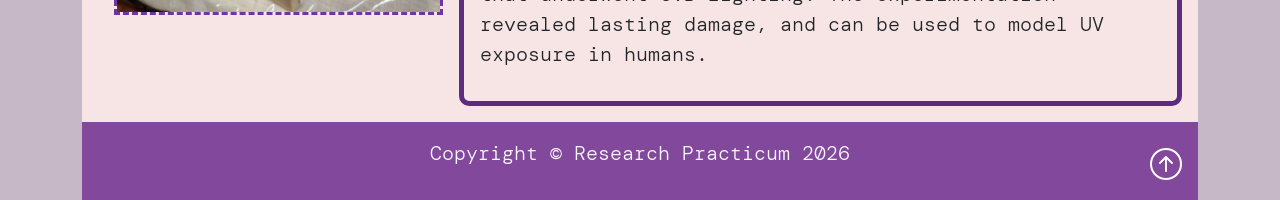
==== commit e5ca2265: "Finished Project" ====
--- a/index.html
+++ b/index.html
@@ -20,21 +20,6 @@
     <link rel="preconnect" href="https://fonts.gstatic.com" crossorigin>
     <link href="https://fonts.googleapis.com/css2?family=DM+Mono:ital,wght@0,300;0,400;0,500;1,300;1,400;1,500&family=DM+Serif+Display:ital@0;1&display=swap" rel="stylesheet">
 </head>
-
-<div class="d-flex flex-column justify-content-center w-100 h-100">
-
-	<div class="d-flex flex-column justify-content-center align-items-center">
-		<h1 class="fw-light text-white m-0">Animated Gradient Background</h1>
-		<div class="btn-group my-5">
-			<a href="https://codepen.io/P1N2O/details/pyBNzX" target="_blank" class="btn btn-outline-light" aria-current="page"><i class="fas fa-circle-info me-2"></i> PEN DETAILS</a>
-			<a href="https://codepen.io/P1N2O/full/pyBNzX" target="_blank" class="btn btn-outline-light">FULL SCREEN <i class="fas fa-expand ms-2"></i></a>
-		</div>
-		<a href="https://github.com/p1n2o" class="text-decoration-none">
-			<h5 class="fw-light text-white m-0">— P1N2O —</h5>
-		</a>
-	</div>
-</div>
-</div>
 
 <body class="body">
     <div class="container-lg min-vh-100">
@@ -80,12 +65,12 @@
             <div class="container">
                 <div class="row">
                     <div class="col-sm-6 p-0 d-flex align-items-center">
-                        <img style="border: 5px dashed #e3e7d4" src="img/planarians.webp" alt="Planarians" class="img-fluid">
+                        <img src="img/planarians.webp" alt="Planarians" class="img-fluid">
                         <!--img-fluid won't expand image larger than the container and will scale appropriately if 
                         the browser gets narrower than the image's set width-->
                     </div>
                     <div class="col-sm-6 p-0 d-flex align-items-center">
-                        <div class="container">
+                        <div class="container" id="test">
                             <h1 class="display-4" style="color: #fdfff2; font-size: 70px;">Effect of UV Light Radiation on Planarian Regeneration</h1>
                             <!--display 4 will make it stand out-->
                             <h2 style="color: rgb(244, 221, 253);">Research Project</h2>
@@ -96,40 +81,41 @@
             </div>
         </section>
 
-        <section class="overview text-dark p-2 text-left"> <!--Overview-->
+        <section class="overview text-dark p-3 text-left"> <!--Overview-->
             <div class="container">
                 <div class="row">
                     <div class="col-sm-4 p-3">
-                        <img src="img/19418.jpeg" alt="Water Temperature Graph" class="img-fluid">
+                        <br>
+                        <img src="img/background.png" alt="Planaria Regeneration" class="img-fluid" style="border: 3px dashed #6d36a1">
                     </div>
-                    <div class="col-sm-8 p-3">
+                    <div class="col-sm-8 p-3 index" id="background">
                         <h1 class="overview-left-padding">Background</h1>
                         <!--overvew-left-padding - custom padding left side-->
-                        <p class="lead overview-font overview-left-padding">Planarians are well known for their regenerative properties, allowing them to regrow parts of their body when harmed. This is due to the presence of collagen and stem cells, which allow for rapid regeneration rates. This study looks at how long-term exposure to ultraviolet (UV) light can affect regenerative processes, regarding survival rates and movement. Over a three-week period, brown planarians were exposed to Ultraviolet A and Ultraviolet B light, serving as independent variables, over varying durations of time.</p>
+                        <p class="lead overview-font overview-left-padding"> Planarians are well known for their regenerative properties, allowing them to regrow parts of their body when harmed. This is due to the presence of collagen and stem cells, which allow for rapid regeneration rates. This study looks at how long-term exposure to ultraviolet (UV) light can affect regenerative processes, regarding survival rates and movement. Over a three-week period, brown planarians were exposed to Ultraviolet A and Ultraviolet B light, serving as independent variables, over varying durations of time.</p>
                     </div>
                 </div>
-
+                <br>
                 <div class="row">
-                    <div class="col-sm-8 p-3">
+                    <div class="col-sm-8 p-3 index" id="rationale">
                         <h1 class="">Rationale</h1>
                         <p class="lead overview-font overview-right-padding">
                             Similarly to humans, Planarians utilize collagen to regulate the creation of these cells and play a large part in the regeneration process. Because of these features, planarians are often used to model cell growth in other organisms, including humans. 
                         </p>
                     </div>
                     <div class="col-sm-4 p-3">
-                        <img src="img/Rationale.png" alt="Water Map" class="img-fluid" style="border: 2px dashed #14abab">
+                        <img src="img/Rationale.png" alt="Water Map" class="img-fluid" style="border: 3px dashed #6d36a1">
                     </div>
 
                 </div>
-
+                <br>
                 <div class="row">
                     <div class="col-sm-4 p-3">
-                        <img src="img/phytoplankton-pnas.jpg" alt="Phytoplankton" class="img-fluid">
+                        <img src="img/step2.png" alt="Phytoplankton" class="img-fluid" style="border: 3px dashed #6d36a1">
                     </div>
 
-                    <div class="col-sm-8 p-3">
+                    <div class="col-sm-8 p-3 index" id="procedure">
                         <h1 class="">Procedure</h1>
-                        <p class="lead overview-font overview-right-padding">To analyze the planarian’s regenerative ability after exposure, the time required for a planarian to reach the shaded side of a dish was recorded as the dependent variable. Certain treatment groups had a high mortality rate, supporting the hypothesis that UV light exposure is detrimental to regenerative abilities, while others had a minimal effect on surviving planarians. After experimentation, statistical analysis revealed a significant difference between various surviving groups. Those that underwent UVA exposure had slower times than those that underwent UVB lighting. The experimentation revealed lasting damage, and can be used to model UV exposure in humans.
+                        <p class="lead overview-font overview-right-padding">To analyze the planarian’s regenerative ability after exposure, the time required for a planarian to reach the shaded side of a dish was recorded as the dependent variable. Certain treatment groups had a high mortality rate, supporting the hypothesis that UV light exposure is detrimental to regenerative abilities, while others had a minimal effect on surviving planarians. Those that underwent UVA exposure had slower times than those that underwent UVB lighting. The experimentation revealed lasting damage, and can be used to model UV exposure in humans.
 </p>
                     </div>
                 </div>
--- a/styles.css
+++ b/styles.css
@@ -1,32 +1,32 @@
 /* ----------------- Class CSS ----------------- */
 
-.about{
-    width:400px;
+.about {
+    width: 400px;
     margin: auto;
-    background-color: #9ae4da;
+    background-color: #d39ae4;
     border: 1px solid #744e87;
 }
 
-.about-team{
-    color:#242018;
-    background-color: #14abab33;
+.about-team {
+    color: #31183e;
+    background-color: #9f14ab33;
 }
 
-.authors{
-    background-color: #f5ede7;
+.authors {
+    background-color: #f7e5e5;
 }
 
-.body{
+.body {
     background-color: #c6b8c6;
     font-family: 'DM Mono', monospace;
-    color:#242018;
+    color: #242018;
 }
 
-body {
-	background: linear-gradient(-45deg, #ee7752, #e73c7e, #23a6d5, #23d5ab);
+/*
+.showcase  {
+	background: linear-gradient(-45deg, #ee52c4, #c53ce7, #5e23d5, #3a3ad4);
 	background-size: 400% 400%;
 	animation: gradient 15s ease infinite;
-	height: 100vh;
 }
 
 @keyframes gradient {
@@ -40,80 +40,96 @@
 		background-position: 0% 50%;
 	}
 }
+*/
 
-
-.chartjs-sample{
+.chartjs-sample {
     background-color: #07859e;
 }
 
+
 .dm-serif-display-regular {
-  font-family: "DM Serif Display", serif;
-  font-weight: 400;
-  font-style: normal;
+    font-family: "DM Serif Display", serif;
+    font-weight: 400;
+    font-style: normal;
 }
 
 .dm-mono-regular {
-  font-family: "DM Mono", monospace;
-  font-weight: 400;
-  font-style: normal;
+    font-family: "DM Mono", monospace;
+    font-weight: 400;
+    font-style: normal;
 }
 
-.footer{                
+.footer {
     background-color: #82489b;
 }
 
 h1 {
     font-family: "DM Serif Display", serif;
     font-size: 50px;
-    color:#454037;
+    color: #31183e;
 }
 
-.icon-white{            /* Arrow icon at bottom of page */
+.icon-white {
+    /* Arrow icon at bottom of page */
     color: #FFFFFF;
 }
 
-.nav-background-color{   /* navbar background color */
-    background-color: #82489b;
+.index {
+    border: 5px solid #5e2b83;
+    border-radius: 10px;
+    transition: box-shadow 0.3s ease-out;
 }
 
-.nav-menu-item{               /* navbar link text properties */
-    font-size:25px;
+.index:hover {
+    transition: ease-in 0.3s;
+    box-shadow: 5px 5px 0px #5e2b83;
+    border-radius: 10px;
+}
+
+.nav-background-color {
+    /* navbar background color */
+    background-color: #1f0545;
+}
+
+.nav-menu-item {
+    /* navbar link text properties */
+    font-size: 25px;
     margin-left: 10px;
     margin-right: 10px;
 }
 
-.overview{
-    background-color: #eae6d2;
-    border: 2px solid #14abab;
+.overview {
+    background-color: #f7e5e5;
 }
 
-.overview-left-padding{
+.overview-left-padding {
     padding-left: 20px;
 }
 
-.overview-right-padding{  
+.overview-right-padding {
     padding-right: 20px;
 }
 
-.procedure{
-    background-color: #ece1ef;
+.procedure {
+    background-color: #f7e5e5;
     padding: 1px;
 }
 
-.showcase{
-    background-color: #b581c9; /*#0096c7*/
+.showcase {
+    background-color: #b581c9;
+    /*#0096c7*/
 }
 
 /* ----------------- ID CSS ----------------- */
 
 /* -----------------Underline Animation CSS -----------------*/
-#chart-wrapper{
+#chart-wrapper {
     margin: auto;
-    padding: 10px; 
+    padding: 10px;
     min-height: 400px;
     background-color: whitesmoke !important;
     justify-content: center;
-    align-items: center;  
+    align-items: center;
 }
 
 
@@ -122,8 +138,8 @@
     display: inline-block;
     position: relative;
     /*color: #0087ca;*/
-  }
-  
+}
+
 .hover-underline-animation:after {
     content: '';
     position: absolute;
@@ -136,8 +152,48 @@
     /*transform-origin: bottom right;*/
     transition: transform 0.35s ease-out;
 }
-  
+
 .hover-underline-animation:hover:after {
     transform: scaleX(1);
     /*transform-origin: bottom left;*/
-}+}
+
+
+/* ----------------- Animations ----------------- */
+/* 1. Register the custom properties so CSS knows how to animate them */
+@property --color-1 {
+    syntax: '<color>';
+    inherits: false;
+    initial-value: #b581c9;
+}
+
+@property --color-2 {
+    syntax: '<color>';
+    inherits: false;
+    initial-value: #b478d4;
+}
+
+/* 2. Apply the gradient using those variables */
+#test {
+    height: 103%;
+    background: radial-gradient(circle at center, var(--color-1), var(--color-2));
+    animation: shiftColors 6s ease-in-out infinite alternate;
+}
+
+/* 3. Animate the variables directly */
+@keyframes shiftColors {
+    0% {
+        --color-2: #b581c9;
+        --color-1: rgb(164, 84, 244);
+    }
+
+    50% {
+        --color-1: #a035df;
+        --color-2: #b581c9;
+    }
+
+    100% {
+        --color-1: #9055f0;
+        --color-2: #b581c9;
+    }
+}
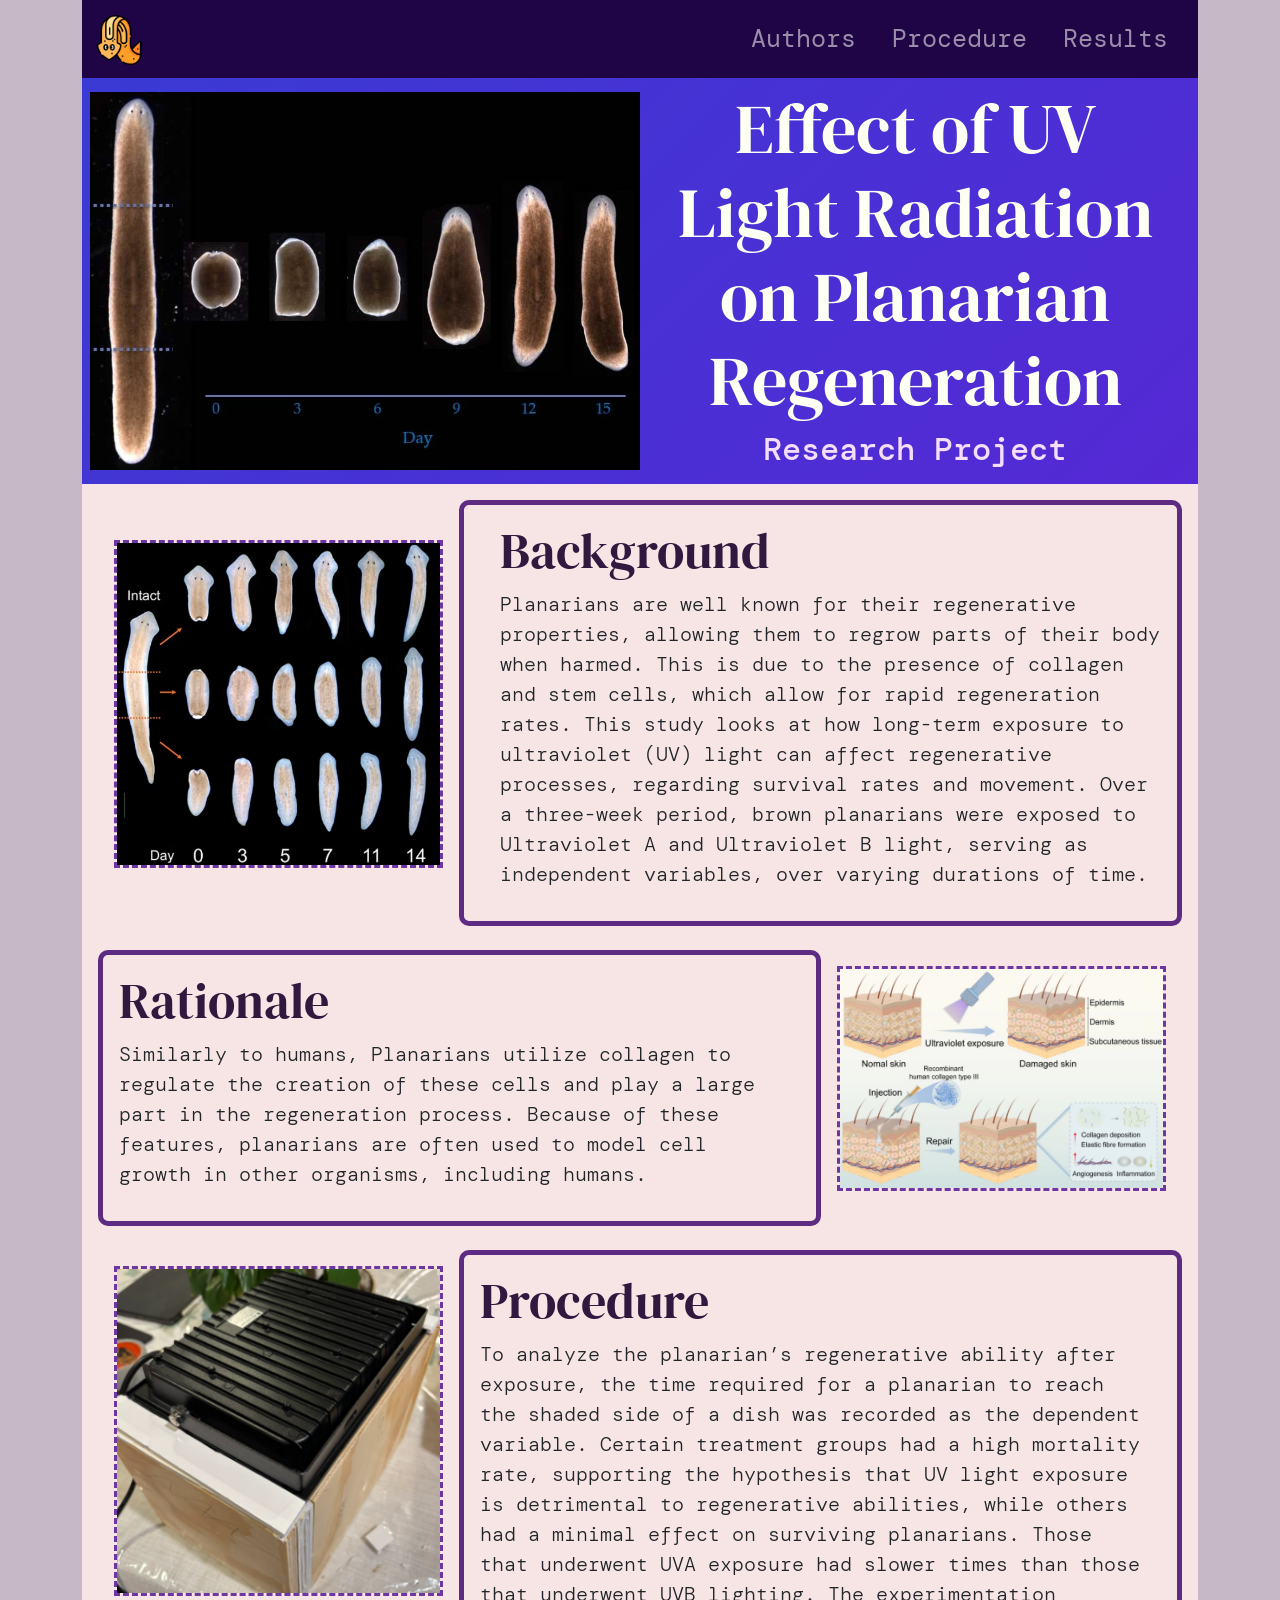
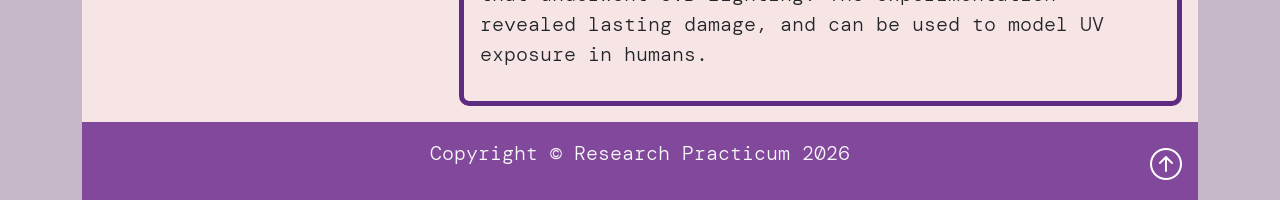
==== commit 413abf54: "syntax" ====
--- a/index.html
+++ b/index.html
@@ -116,7 +116,7 @@
                     <div class="col-sm-8 p-3 index" id="procedure">
                         <h1 class="">Procedure</h1>
                         <p class="lead overview-font overview-right-padding">To analyze the planarian’s regenerative ability after exposure, the time required for a planarian to reach the shaded side of a dish was recorded as the dependent variable. Certain treatment groups had a high mortality rate, supporting the hypothesis that UV light exposure is detrimental to regenerative abilities, while others had a minimal effect on surviving planarians. Those that underwent UVA exposure had slower times than those that underwent UVB lighting. The experimentation revealed lasting damage, and can be used to model UV exposure in humans.
-</p>
+                        </p>
                     </div>
                 </div>
             </div>
--- a/styles.css
+++ b/styles.css
@@ -5,6 +5,11 @@
     margin: auto;
     background-color: #d39ae4;
     border: 1px solid #744e87;
+    transition: transform .3s ease, box-shadow .3s ease;
+}
+.about:hover {
+    transform: translateY(-8px);
+    box-shadow: 0 18px 5px rgba(68, 3, 98, 0.425);
 }
 
 .about-team {
@@ -22,7 +27,7 @@
     color: #242018;
 }
 
-/*
+
 .showcase  {
 	background: linear-gradient(-45deg, #ee52c4, #c53ce7, #5e23d5, #3a3ad4);
 	background-size: 400% 400%;
@@ -40,7 +45,6 @@
 		background-position: 0% 50%;
 	}
 }
-*/
 
 .chartjs-sample {
     background-color: #07859e;
@@ -157,43 +161,3 @@
     transform: scaleX(1);
     /*transform-origin: bottom left;*/
 }
-
-
-/* ----------------- Animations ----------------- */
-/* 1. Register the custom properties so CSS knows how to animate them */
-@property --color-1 {
-    syntax: '<color>';
-    inherits: false;
-    initial-value: #b581c9;
-}
-
-@property --color-2 {
-    syntax: '<color>';
-    inherits: false;
-    initial-value: #b478d4;
-}
-
-/* 2. Apply the gradient using those variables */
-#test {
-    height: 103%;
-    background: radial-gradient(circle at center, var(--color-1), var(--color-2));
-    animation: shiftColors 6s ease-in-out infinite alternate;
-}
-
-/* 3. Animate the variables directly */
-@keyframes shiftColors {
-    0% {
-        --color-2: #b581c9;
-        --color-1: rgb(164, 84, 244);
-    }
-
-    50% {
-        --color-1: #a035df;
-        --color-2: #b581c9;
-    }
-
-    100% {
-        --color-1: #9055f0;
-        --color-2: #b581c9;
-    }
-}
